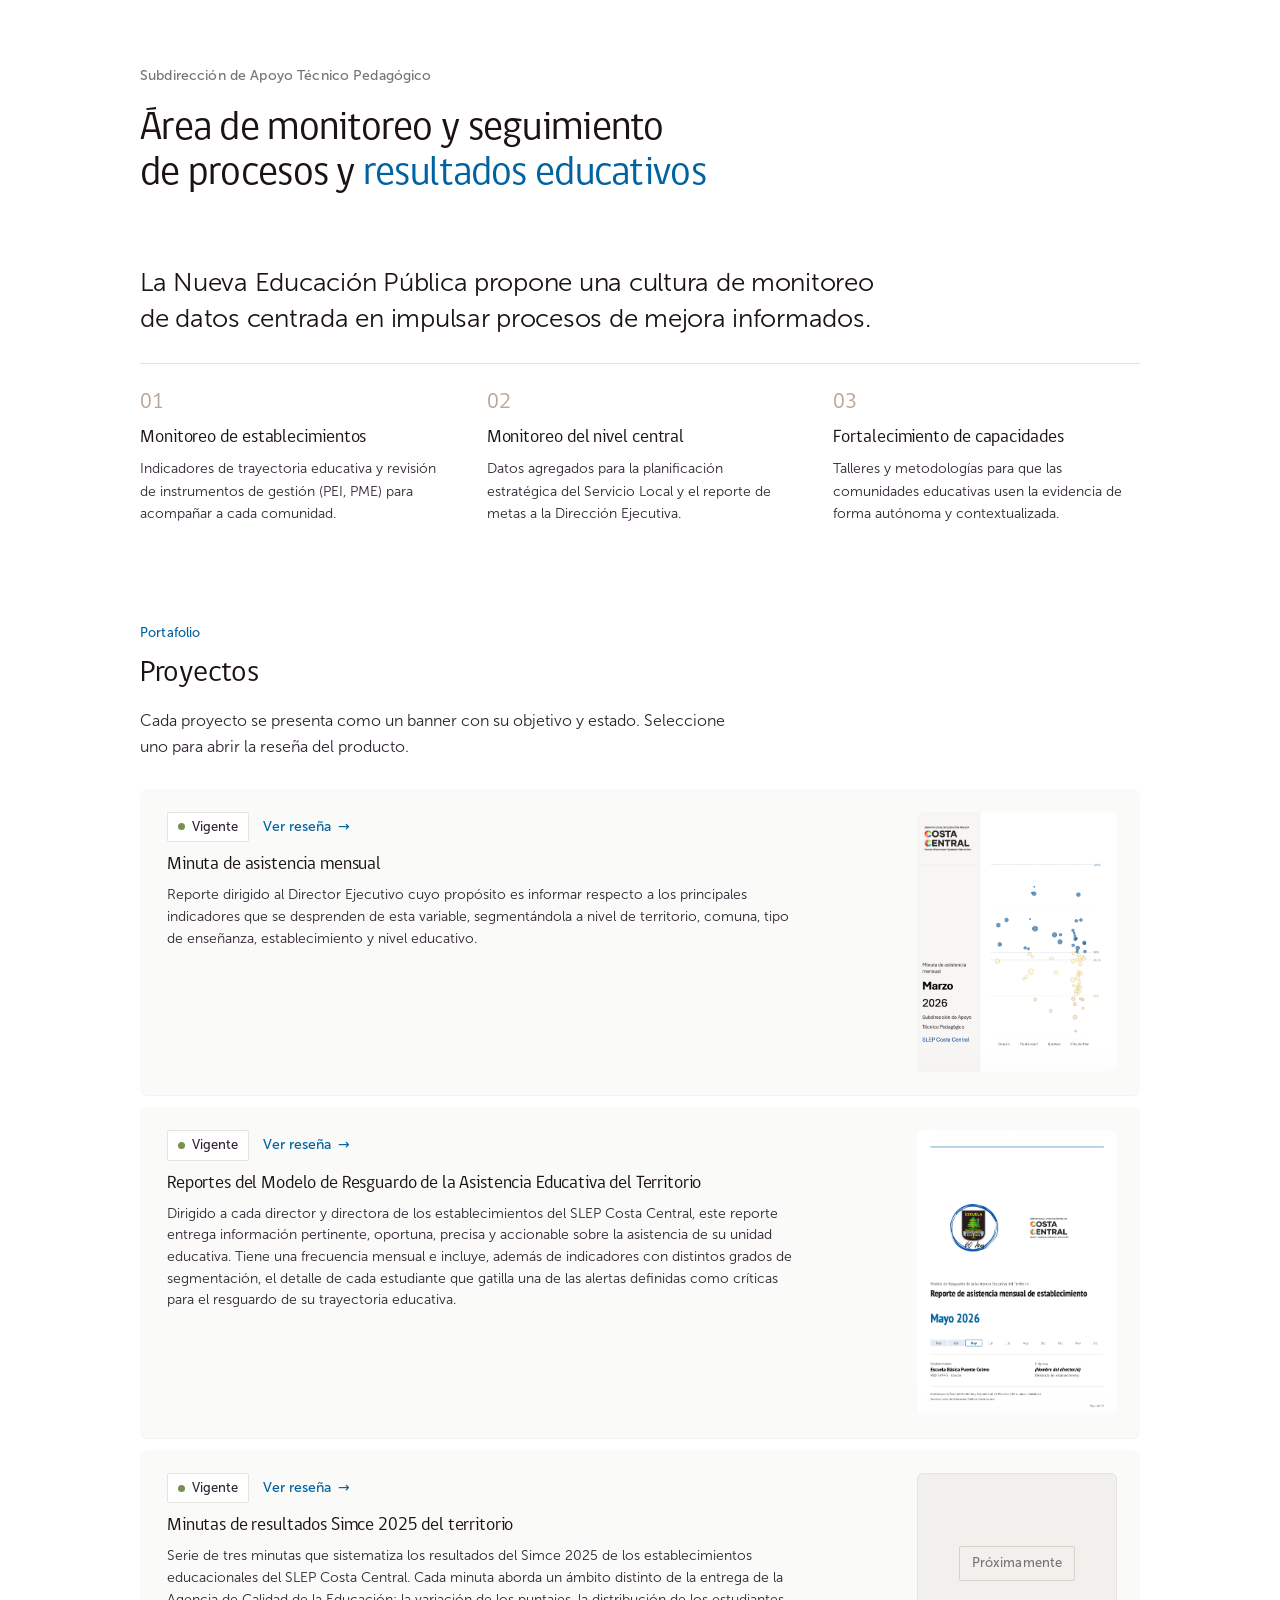
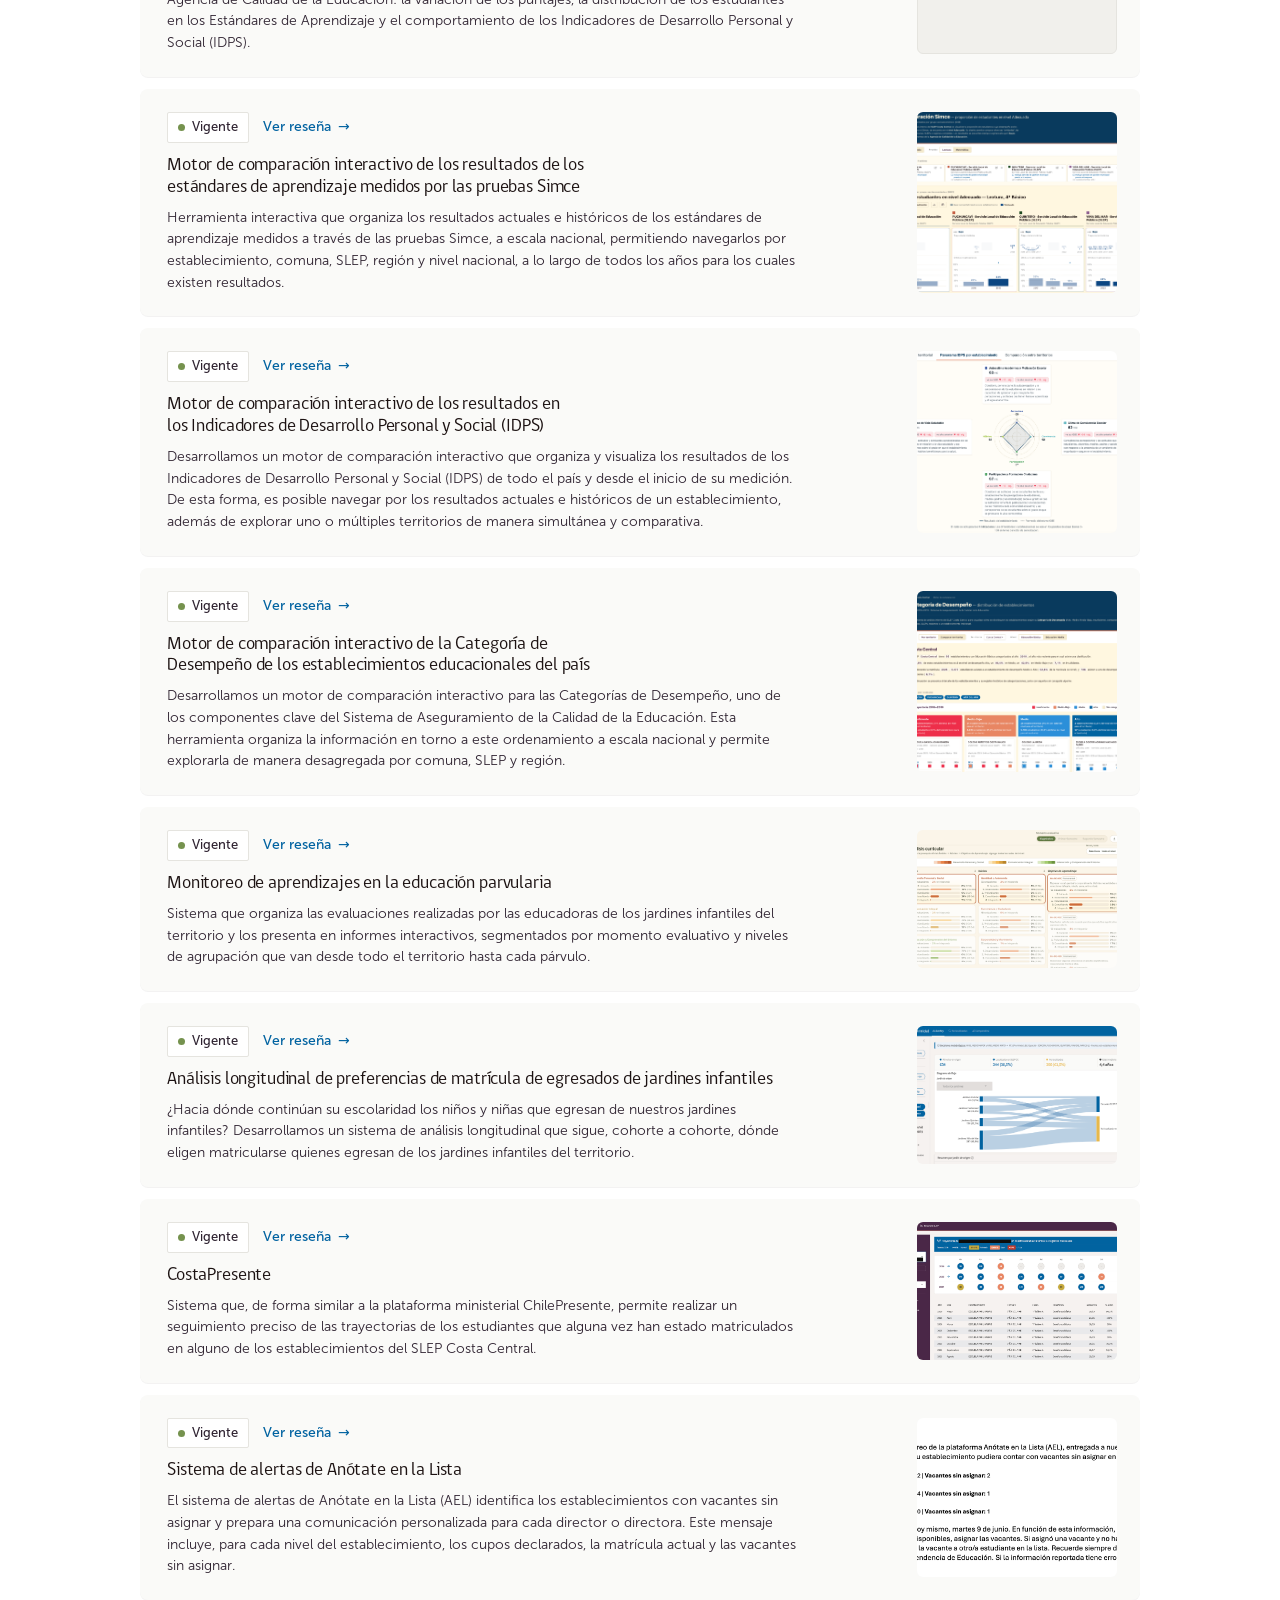
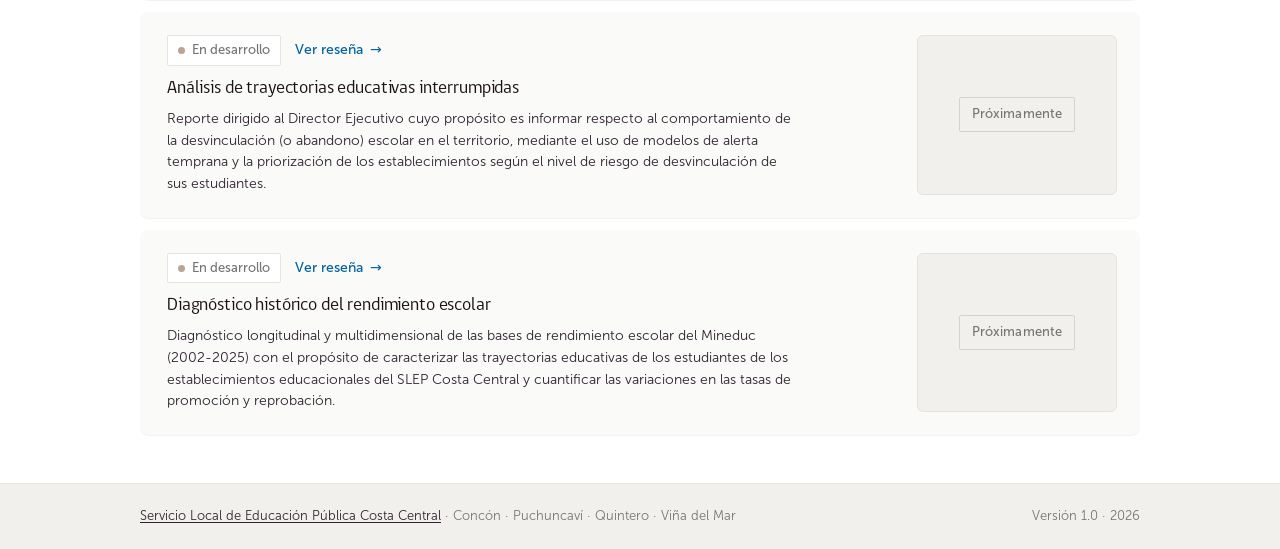
==== docs/index.html @ 16754d16 "chore(pages): mueve el sitio a docs/ y deja de servir la raiz" ====
<!DOCTYPE html>
<html lang="es-CL">
<head>
<meta charset="UTF-8" />
<meta name="viewport" content="width=device-width, initial-scale=1.0" />
<title>Área de Monitoreo | SLEP Costa Central</title>
<meta name="description" content="Área de Monitoreo y Seguimiento de Procesos y Resultados Educativos del SLEP Costa Central. Producción y análisis de datos para la mejora educativa territorial." />
<meta name="theme-color" content="#FFFBEF" />

<!-- Open Graph (Facebook, WhatsApp, LinkedIn, Slack) -->
<meta property="og:type" content="website" />
<meta property="og:site_name" content="SLEP Costa Central" />
<meta property="og:title" content="Área de monitoreo y seguimiento de procesos y resultados educativos" />
<meta property="og:description" content="Producción y análisis de datos para la mejora educativa territorial del SLEP Costa Central." />
<meta property="og:url" content="https://tomgc.github.io/slep_monitoreo/" />
<meta property="og:image" content="https://tomgc.github.io/slep_monitoreo/assets/og-image.png" />
<meta property="og:image:width" content="1200" />
<meta property="og:image:height" content="630" />
<meta property="og:image:alt" content="Área de monitoreo y seguimiento de procesos y resultados educativos — SLEP Costa Central" />
<meta property="og:locale" content="es_CL" />

<!-- Twitter Card -->
<meta name="twitter:card" content="summary_large_image" />
<meta name="twitter:title" content="Área de monitoreo y seguimiento de procesos y resultados educativos" />
<meta name="twitter:description" content="Producción y análisis de datos para la mejora educativa territorial del SLEP Costa Central." />
<meta name="twitter:image" content="https://tomgc.github.io/slep_monitoreo/assets/og-image.png" />
<meta name="twitter:image:alt" content="Área de monitoreo y seguimiento de procesos y resultados educativos — SLEP Costa Central" />

<link rel="icon" href="assets/logo-mark-cc.png" />
<link rel="stylesheet" href="styles.css" />
</head>
<body data-variant="d2" data-density="comfortable">

<!-- ====================== HERO ====================== -->
<section class="hero">
  <div class="shell">
    <p class="hero-eyebrow">Subdirección de Apoyo Técnico Pedagógico</p>
    <h1>Área de monitoreo y seguimiento de procesos y <em>resultados educativos</em></h1>
  </div>
</section>

<!-- ====================== ¿QUÉ HACE? ====================== -->
<section class="section" id="que-hace">
  <div class="shell">
    <p class="que-lead">La Nueva Educación Pública propone una cultura de monitoreo de datos centrada en impulsar procesos de mejora informados.</p>
    <div class="func-list">
      <div class="func-item">
        <div class="func-num">01</div>
        <div>
          <h3>Monitoreo de establecimientos</h3>
          <p>Indicadores de trayectoria educativa y revisión de instrumentos de gestión (PEI, PME) para acompañar a cada comunidad.</p>
        </div>
      </div>
      <div class="func-item">
        <div class="func-num">02</div>
        <div>
          <h3>Monitoreo del nivel central</h3>
          <p>Datos agregados para la planificación estratégica del Servicio Local y el reporte de metas a la Dirección Ejecutiva.</p>
        </div>
      </div>
      <div class="func-item">
        <div class="func-num">03</div>
        <div>
          <h3>Fortalecimiento de capacidades</h3>
          <p>Talleres y metodologías para que las comunidades educativas usen la evidencia de forma autónoma y contextualizada.</p>
        </div>
      </div>
    </div>
  </div>
</section>

<!-- ====================== PORTAFOLIO ====================== -->
<section class="section" id="portafolio">
  <div class="shell">
    <div class="section-head">
      <p class="eyebrow">Portafolio</p>
      <h2 class="section-title">Proyectos</h2>
      <p class="section-lede">Cada proyecto se presenta como un banner con su objetivo y estado. Seleccione uno para abrir la reseña del producto.</p>
    </div>

    <div class="banner-list" id="bannerList"></div>
  </div>
</section>

<!-- ====================== TRAYECTORIA ====================== -->
<!-- Oculta temporalmente (reversible: quitar el atributo hidden). Markup y datos HITOS se conservan. -->
<section class="section section--alt" id="trayectoria" hidden>
  <div class="shell">
    <div class="section-head">
      <p class="eyebrow">Trayectoria</p>
      <h2 class="section-title">Hitos</h2>
      <p class="section-lede">Una línea de tiempo del trabajo del Área, desde la instalación del Servicio Local hasta los productos en desarrollo.</p>
    </div>
    <div class="timeline-scroller">
      <div class="timeline" id="timeline"></div>
    </div>
    <p class="timeline-hint">
      <svg width="15" height="15" viewBox="0 0 24 24" fill="none" stroke="currentColor" stroke-width="1.6"><path d="M5 12h14M13 6l6 6-6 6"/></svg>
      Desplácese horizontalmente para ver todos los hitos
    </p>
  </div>
</section>

<!-- ====================== FOOTER ====================== -->
<footer class="site-footer">
  <div class="shell">
    <div class="footer-legal">
      <span><a href="https://slepcostacentral.gob.cl" target="_blank" rel="noopener">Servicio Local de Educación Pública Costa Central</a> · Concón · Puchuncaví · Quintero · Viña del Mar</span>
      <span>Versión 1.0 · 2026</span>
    </div>
  </div>
</footer>

<!-- ====================== LIGHTBOX ====================== -->
<div class="lightbox" id="lightbox" role="dialog" aria-modal="true" aria-label="Reseña del producto">
  <div class="lb-card">
    <button class="lb-close" id="lbClose" aria-label="Cerrar">&times;</button>
    <div class="lb-gallery">
      <div class="lb-stage" id="lbStage">
        <button class="lb-nav prev" id="lbPrev" aria-label="Captura anterior">&#8249;</button>
        <button class="lb-nav next" id="lbNext" aria-label="Captura siguiente">&#8250;</button>
        <span class="lb-count" id="lbCount"></span>
      </div>
      <div class="lb-dots" id="lbDots"></div>
    </div>
    <div class="lb-text">
      <span class="banner-type" id="lbType">Reporte</span>
      <h3 id="lbTitle">Título del proyecto</h3>
      <div id="lbObj" class="lb-obj"><p>Reseña del proyecto.</p></div>
    </div>
  </div>
</div>

<script src="data.js"></script>
<script src="app.js"></script>
</body>
</html>
---- docs/styles.css ----
/* ===========================================================
   Área de Monitoreo — SLEP Costa Central
   Estilo minimalista · sentence case · sin ALL CAPS
   Builds on the design-system tokens.
   =========================================================== */
@import url("colors_and_type.css");

/* De-yellowed, modern neutral surfaces (override the warm DS creams site-wide) */
:root {
  --cream:     #F1F0EC;   /* canvas alt — warm-neutral, not yellow */
  --cream-50:  #FAFAF8;   /* lightest surface */
  --cream-200: #EBEAE5;   /* hover surface */
  --line:      #E5E4DF;   /* cool hairline */
  --line-strong: #D3D2CB; /* divider */
}

* { box-sizing: border-box; }
html { scroll-behavior: smooth; scroll-padding-top: 80px; }
body {
  margin: 0;
  background: var(--page-bg);
  color: var(--ink-2);
  font-family: var(--font-body);
  font-weight: 300;
  font-size: var(--fs-body);
  line-height: 1.6;
  -webkit-font-smoothing: antialiased;
}
img { max-width: 100%; display: block; }
button { font-family: inherit; }
::selection { background: var(--cream-200); color: var(--ink); }

/* Hard reset: this site is sentence-case only — override the DS uppercase defaults */
h1, h2, h3, h4, .eyebrow, .section-title, .hero h1, .display-1, .display-2 { text-transform: none; }

/* ---- Direcciones de diseño (5) ---- */
:root {
  --accent-active: var(--coral);
  --page-bg: var(--cream-50);
  --page-alt: var(--cream);
  --head: var(--plum);
  --banner-bg: var(--paper);
  --banner-bd: var(--line);
  --banner-bd-hover: var(--line-strong);
}

/* D2 · Papel nítido — página blanca, titulares tinta, acento océano, banners rellenos suaves */
body[data-variant="d2"]{
  --page-bg: var(--paper); --page-alt: var(--cream-50);
  --head: var(--ink); --accent-active: var(--ocean);
  --banner-bg: var(--cream-50); --banner-bd: transparent; --banner-bd-hover: var(--line);
}
body[data-variant="d2"] .banner { box-shadow: var(--shadow-1); }
body[data-variant="d2"] .eyebrow::before { display: none; }

/* D3 · Ribete lateral — banners en crema con filo de acento oliva persistente */
body[data-variant="d3"]{
  --accent-active: var(--olive);
  --banner-bg: var(--cream); --banner-bd: transparent; --banner-bd-hover: transparent;
}
body[data-variant="d3"] .banner { border-left: 3px solid var(--accent-active); border-radius: 0 var(--radius-3) var(--radius-3) 0; }
body[data-variant="d3"] .banner::before { display: none; }

/* D4 · Ciruela tenue — monocromo plum, banners apenas tintados */
body[data-variant="d4"]{
  --accent-active: var(--plum);
  --banner-bg: var(--plum-20); --banner-bd: transparent; --banner-bd-hover: var(--plum-80);
}

/* D5 · Cálido institucional — hero y encabezados centrados, crema cálida */
body[data-variant="d5"]{
  --page-bg: #FBF7EC; --page-alt: #FFFDF5;
  --accent-active: var(--coral);
}
body[data-variant="d5"] .section { padding: 72px 0; }
body[data-variant="d5"] .hero { padding: 80px 0 48px; }
body[data-variant="d5"] .hero .shell { display: flex; flex-direction: column; align-items: center; text-align: center; }
body[data-variant="d5"] .hero h1 { max-width: 22ch; }
body[data-variant="d5"] .section-head { margin-left: auto; margin-right: auto; text-align: center; }
body[data-variant="d5"] .eyebrow { justify-content: center; }

/* ---------- Shells / sections ---------- */
.shell { max-width: 1080px; margin: 0 auto; padding: 0 40px; }
@media (max-width: 720px){ .shell { padding: 0 22px; } }

.section { padding: 48px 0; }
.section[hidden] { display: none; }
.section--alt { background: var(--page-alt); }
#trayectoria .section-head { max-width: none; }
#trayectoria .section-lede { max-width: none; font-size: var(--fs-caption); letter-spacing: -0.003em; }
@media (max-width: 880px){ #trayectoria .section-lede { letter-spacing: 0; } }

.section-head { max-width: 640px; margin-bottom: 28px; }

/* Eyebrow — quiet sentence-case label, no caps, no heavy weight */
.eyebrow {
  font-family: var(--font-body); font-weight: 500;
  font-size: var(--fs-overline); letter-spacing: 0.01em;
  color: var(--accent-active);
  margin: 0 0 14px 0; display: flex; align-items: center; gap: 10px;
}
.eyebrow::before {
  content: ""; width: 18px; height: 1.5px; background: var(--accent-active);
  display: inline-block;
}

.section-title {
  font-family: var(--font-display); font-weight: 400;
  font-size: clamp(23px, 2.6vw, 30px); line-height: 1.16;
  letter-spacing: -0.01em; color: var(--head);
  margin: 0 0 16px 0; text-wrap: balance;
}
.section-lede {
  font-family: var(--font-body); font-weight: 300;
  font-size: var(--fs-body); line-height: 1.65; max-width: 60ch;
  color: var(--ink-2); margin: 0;
}
.muted { color: var(--slate); }

/* ¿Qué hace? — frase líder (sin eyebrow ni título) */
.que-lead {
  font-family: var(--font-body); font-weight: 300;
  font-size: clamp(20px, 2.2vw, 26px); line-height: 1.4; letter-spacing: -0.01em;
  color: var(--head); max-width: 52ch; margin: 0 0 26px; text-wrap: balance;
}
body[data-variant="d5"] .que-lead { margin-left: auto; margin-right: auto; text-align: center; }

/* ===========================================================
   Hero — airy, sentence case, light weight
   =========================================================== */
.hero { background: var(--page-bg); padding: 64px 0 20px; }
.hero-eyebrow {
  font-family: var(--font-body); font-weight: 500; font-size: var(--fs-caption);
  letter-spacing: 0.01em; color: var(--slate); margin: 0 0 20px;
}
.hero h1 {
  font-family: var(--font-display); font-weight: 400;
  font-size: clamp(25px, 3.3vw, 40px); line-height: 1.12; letter-spacing: -0.018em;
  color: var(--head); margin: 0; max-width: 600px; text-wrap: balance;
}
.hero h1 em { font-style: normal; color: var(--accent-active); }
.hero-lede {
  font-family: var(--font-body); font-weight: 300; font-size: clamp(16px, 1.7vw, 19px);
  line-height: 1.62; color: var(--ink-2); max-width: 58ch; margin: 26px 0 0;
}
.hero-context {
  margin: 30px 0 0; font-family: var(--font-body); font-weight: 400;
  font-size: var(--fs-caption); color: var(--slate); letter-spacing: 0.01em;
}

/* ===========================================================
   ¿Qué hace? — three quiet function rows
   =========================================================== */
.func-list { display: grid; grid-template-columns: repeat(3, 1fr); gap: 40px; border-top: 1px solid var(--line); padding-top: 28px; }
.func-item { display: block; }
.func-num {
  font-family: var(--font-display); font-weight: 400; font-size: var(--fs-h3);
  line-height: 1; color: var(--sand); display: block; margin-bottom: 14px;
}
.func-item h3 {
  font-family: var(--font-display); font-weight: 400; line-height: 1.16;
  font-size: var(--fs-body-lg); letter-spacing: -0.005em; color: var(--head); margin: 0 0 9px;
}
.func-item p { margin: 0; font-size: var(--fs-caption); line-height: 1.6; color: var(--ink-2); max-width: 42ch; }
@media (max-width: 760px){ .func-list { grid-template-columns: 1fr; gap: 30px; } }

/* ===========================================================
   Trayectoria — light horizontal timeline
   =========================================================== */
.timeline-scroller {
  position: relative; overflow-x: auto; padding-bottom: 14px;
  scrollbar-width: thin; scrollbar-color: var(--line-strong) transparent;
  -webkit-overflow-scrolling: touch;
}
.timeline-scroller::-webkit-scrollbar { height: 6px; }
.timeline-scroller::-webkit-scrollbar-thumb { background: var(--line-strong); border-radius: var(--radius-full); }
.timeline {
  display: grid; grid-auto-flow: column; grid-auto-columns: 270px;
  gap: 0; position: relative; padding-top: 0; min-width: min-content;
}
.timeline::before {
  content: ""; position: absolute; top: 9px; left: 0; right: 0; height: 1px;
  background: var(--line-strong);
}
.t-node { position: relative; padding: 34px 34px 0 0; }
.t-node::before {
  content: ""; position: absolute; top: 4px; left: 0; width: 11px; height: 11px;
  background: var(--accent-active); border: 2px solid var(--page-alt); border-radius: var(--radius-full);
  z-index: 2;
}
.t-node.is-future::before { background: var(--page-alt); border-color: var(--sand); }
.t-date {
  font-family: var(--font-body); font-weight: 500; font-size: var(--fs-overline);
  letter-spacing: 0.01em; color: var(--accent-active); margin: 0 0 9px;
}
.t-node.is-future .t-date { color: var(--slate); }
.t-node h3 {
  font-family: var(--font-display); font-weight: 400;
  font-size: var(--fs-body); line-height: 1.2; color: var(--head); margin: 0 0 7px; max-width: 18ch;
}
.t-node p { font-size: var(--fs-caption); line-height: 1.55; color: var(--ink-2); margin: 0; max-width: 27ch; }
.timeline-hint {
  font-family: var(--font-body); font-weight: 400; font-size: var(--fs-overline);
  color: var(--slate); display: flex; align-items: center; gap: 8px; margin-top: 22px;
}

/* ===========================================================
   PORTAFOLIO — banners (cada proyecto = bloque con fondo propio)
   =========================================================== */
.banner-list { display: flex; flex-direction: column; gap: 12px; }

.banner {
  display: grid; grid-template-columns: 1fr 200px; gap: 28px; align-items: stretch;
  background: var(--banner-bg); border: 1px solid var(--banner-bd); border-radius: var(--radius-3);
  cursor: pointer; position: relative; text-align: left; width: 100%;
  padding: 22px 22px 22px 26px; font: inherit; color: inherit; overflow: hidden;
  transition: border-color 140ms ease, box-shadow 140ms ease;
}
.banner::before {
  content: ""; position: absolute; left: 0; top: 0; bottom: 0; width: 3px;
  background: var(--accent-active); opacity: 0; transition: opacity 140ms ease;
}
.banner:hover { border-color: var(--banner-bd-hover); box-shadow: var(--shadow-2); }
.banner:hover::before { opacity: 1; }
.banner:focus-visible { outline: 2px solid var(--ocean); outline-offset: 2px; }

.banner-body { display: flex; flex-direction: column; min-width: 0; }
.banner-top { display: flex; align-items: center; gap: 14px; margin-bottom: 12px; }
.banner-media { align-self: stretch; display: flex; }
.banner-shot { display: block; width: 100%; height: 100%; min-height: 104px; object-fit: cover; border-radius: 6px; }
.banner-ph {
  display: flex; align-items: center; justify-content: center;
  width: 100%; height: 100%; min-height: 104px;
  background: var(--cream); border: 1px solid var(--line); border-radius: 6px;
}
.banner-ph span {
  font-family: var(--font-body); font-weight: 400; font-size: var(--fs-overline); letter-spacing: 0.01em;
  color: var(--slate); border: 1px solid var(--line-strong); padding: 6px 12px; border-radius: var(--radius-1);
}
.banner h3 {
  font-family: var(--font-display); font-weight: 400;
  font-size: var(--fs-h4); line-height: 1.22; letter-spacing: -0.008em;
  color: var(--head); margin: 0 0 8px; text-wrap: balance;
}
.banner-obj {
  font-family: var(--font-body); font-weight: 300; font-size: var(--fs-caption); line-height: 1.55;
  color: var(--ink-2); margin: 0; max-width: 70ch;
}
.banner-foot { display: none; }

/* small status label on each banner */
.estado {
  display: inline-flex; align-items: center; gap: 7px;
  font-family: var(--font-body); font-weight: 400; font-size: var(--fs-overline); color: var(--ink-2);
  white-space: nowrap; border: 1px solid var(--line); background: var(--page-bg);
  padding: 4px 10px; border-radius: var(--radius-1);
}
.estado .dot { width: 7px; height: 7px; border-radius: var(--radius-full); }
.estado--vigente .dot { background: var(--olive); }
.estado--desarrollo .dot { background: var(--sand); }
.estado--desarrollo { color: var(--slate); }
.banner-cta {
  font-family: var(--font-body); font-weight: 400; font-size: var(--fs-caption);
  color: var(--ocean); display: inline-flex; align-items: center; gap: 7px; white-space: nowrap;
}
.banner:hover .banner-cta { color: var(--ocean-80); }
.banner-cta .arrow { transition: transform 140ms ease; }
.banner:hover .banner-cta .arrow { transform: translateX(3px); }

.banner-thumb { display: none; }

/* density: compact banners */
body[data-density="compact"] .banner { padding: 18px 24px; }
body[data-density="compact"] .banner-obj { display: none; }

@media (max-width: 720px){
  .banner { grid-template-columns: 1fr; gap: 16px; padding: 20px 20px; }
  .banner-shot, .banner-ph { min-height: 150px; }
}

/* ===========================================================
   Footer — light, plum text
   =========================================================== */
.site-footer { background: var(--cream); color: var(--ink-2); padding: 0; border-top: 1px solid var(--line); }
.footer-legal {
  margin-top: 0; border-top: 0; padding: 22px 0;
  font-size: var(--fs-overline); color: var(--slate); display: flex; justify-content: space-between; gap: 16px; flex-wrap: wrap;
}
.footer-legal a { color: var(--ink-2); text-decoration: underline; text-underline-offset: 2px; }
.footer-legal a:hover { color: var(--ocean); }

/* ===========================================================
   Lightbox modal
   =========================================================== */
.lightbox {
  position: fixed; inset: 0; z-index: 100; display: none;
  align-items: center; justify-content: center; padding: 28px;
  background: rgba(28,18,18,0.45); backdrop-filter: blur(3px);
}
.lightbox.open { display: flex; }
.lb-card {
  background: var(--cream-50); border-radius: var(--radius-3); max-width: 1040px; width: 100%;
  overflow: hidden; box-shadow: var(--shadow-3); position: relative;
  max-height: 90vh; display: flex; flex-direction: row;
}
.lb-gallery { flex: 0 0 60%; border-right: 1px solid var(--line); display: flex; flex-direction: column; min-width: 0; }
.lb-stage {
  background: var(--cream); flex: 1 1 auto; min-height: 0; position: relative;
  display: flex; align-items: center; justify-content: center; overflow: hidden;
}
.lb-slide { position: absolute; inset: 0; display: none; }
.lb-slide.active { display: flex; align-items: center; justify-content: center; }
.lb-slide img, img.lb-slide { width: 100%; height: 100%; object-fit: contain; cursor: zoom-in; }
.lb-ph { background: var(--cream); }
.lb-ph span {
  position: relative; z-index: 2; font-family: var(--font-body); font-weight: 400;
  font-size: var(--fs-overline); letter-spacing: 0.01em; color: var(--slate);
  border: 1px solid var(--line-strong); padding: 8px 14px; border-radius: var(--radius-1);
}
.lb-nav {
  position: absolute; top: 50%; transform: translateY(-50%); width: 36px; height: 36px;
  border-radius: var(--radius-2); border: 1px solid var(--line-strong); background: var(--cream-50);
  color: var(--plum); font-size: 18px; cursor: pointer; display: flex; align-items: center; justify-content: center; z-index: 2;
}
.lb-nav:hover { background: var(--cream); }
.lb-nav.prev { left: 12px; }
.lb-nav.next { right: 12px; }
.lb-nav[disabled] { opacity: 0; pointer-events: none; }
.lb-count {
  position: absolute; bottom: 10px; right: 12px; z-index: 2; font-size: var(--fs-overline);
  color: var(--slate); background: var(--cream-50); padding: 3px 8px; border-radius: var(--radius-1);
}
.lb-dots { display: flex; gap: 7px; justify-content: center; padding: 12px 0; background: var(--cream-50); }
.lb-dot { width: 8px; height: 8px; border-radius: 50%; border: none; background: var(--line-strong); cursor: pointer; padding: 0; }
.lb-dot.active { background: var(--accent-active); }
.lb-text { flex: 1 1 40%; padding: 30px 32px; overflow-y: auto; min-width: 0; }
.lb-text .banner-type { color: var(--accent-active); }
.lb-text h3 { font-family: var(--font-display); font-weight: 400; font-size: var(--fs-h3); color: var(--head); margin: 10px 0 12px; letter-spacing: -0.01em; }
.lb-text p { margin: 0; color: var(--ink-2); font-size: var(--fs-body); line-height: 1.6; }
.lb-obj p + p { margin-top: 0.9em; }

/* En pantallas angostas, el lightbox vuelve a apilarse (galería arriba, texto abajo). */
@media (max-width: 880px) {
  .lb-card { flex-direction: column; max-width: 680px; }
  .lb-gallery { flex: 0 0 auto; border-right: none; border-bottom: 1px solid var(--line); }
  .lb-stage { height: min(52vh, 420px); flex: 0 0 auto; }
  .lb-text { flex: 1 1 auto; padding: 24px 26px 28px; }
}
.lb-close {
  position: absolute; top: 12px; right: 12px; z-index: 3; width: 36px; height: 36px;
  border-radius: var(--radius-2); border: 1px solid var(--line-strong); background: var(--cream-50); color: var(--plum);
  font-size: 20px; cursor: pointer; display: flex; align-items: center; justify-content: center;
}
.lb-close:hover { background: var(--cream); }

/* ===========================================================
   Visor full-res (overlay sobre el lightbox)
   =========================================================== */
.lb-full {
  position: fixed; inset: 0; z-index: 200; display: none;
  align-items: center; justify-content: center; padding: 24px;
  background: rgba(20,12,12,0.88); cursor: zoom-out;
}
.lb-full.open { display: flex; }
.lb-full img {
  max-width: 100%; max-height: 100%; object-fit: contain;
  cursor: default; box-shadow: var(--shadow-3); border-radius: var(--radius-1);
}
.lb-full-close {
  position: absolute; top: 16px; right: 16px; z-index: 2; width: 40px; height: 40px;
  border-radius: var(--radius-2); border: 1px solid rgba(255,255,255,0.35);
  background: rgba(28,18,18,0.55); color: #fff;
  font-size: 24px; line-height: 1; cursor: pointer;
  display: flex; align-items: center; justify-content: center;
}
.lb-full-close:hover { background: rgba(28,18,18,0.8); }
.lb-full-nav {
  position: absolute; top: 50%; transform: translateY(-50%); z-index: 2;
  width: 44px; height: 44px; border-radius: var(--radius-2);
  border: 1px solid rgba(255,255,255,0.35); background: rgba(28,18,18,0.55); color: #fff;
  font-size: 26px; line-height: 1; cursor: pointer;
  display: flex; align-items: center; justify-content: center;
}
.lb-full-nav:hover { background: rgba(28,18,18,0.8); }
.lb-full-nav.prev { left: 16px; }
.lb-full-nav.next { right: 16px; }
.lb-full-nav[disabled] { opacity: 0; pointer-events: none; }

/* reduce motion */
@media (prefers-reduced-motion: reduce){
  * { scroll-behavior: auto !important; }
  .banner, .team-card, .banner-cta .arrow { transition: none !important; }
}
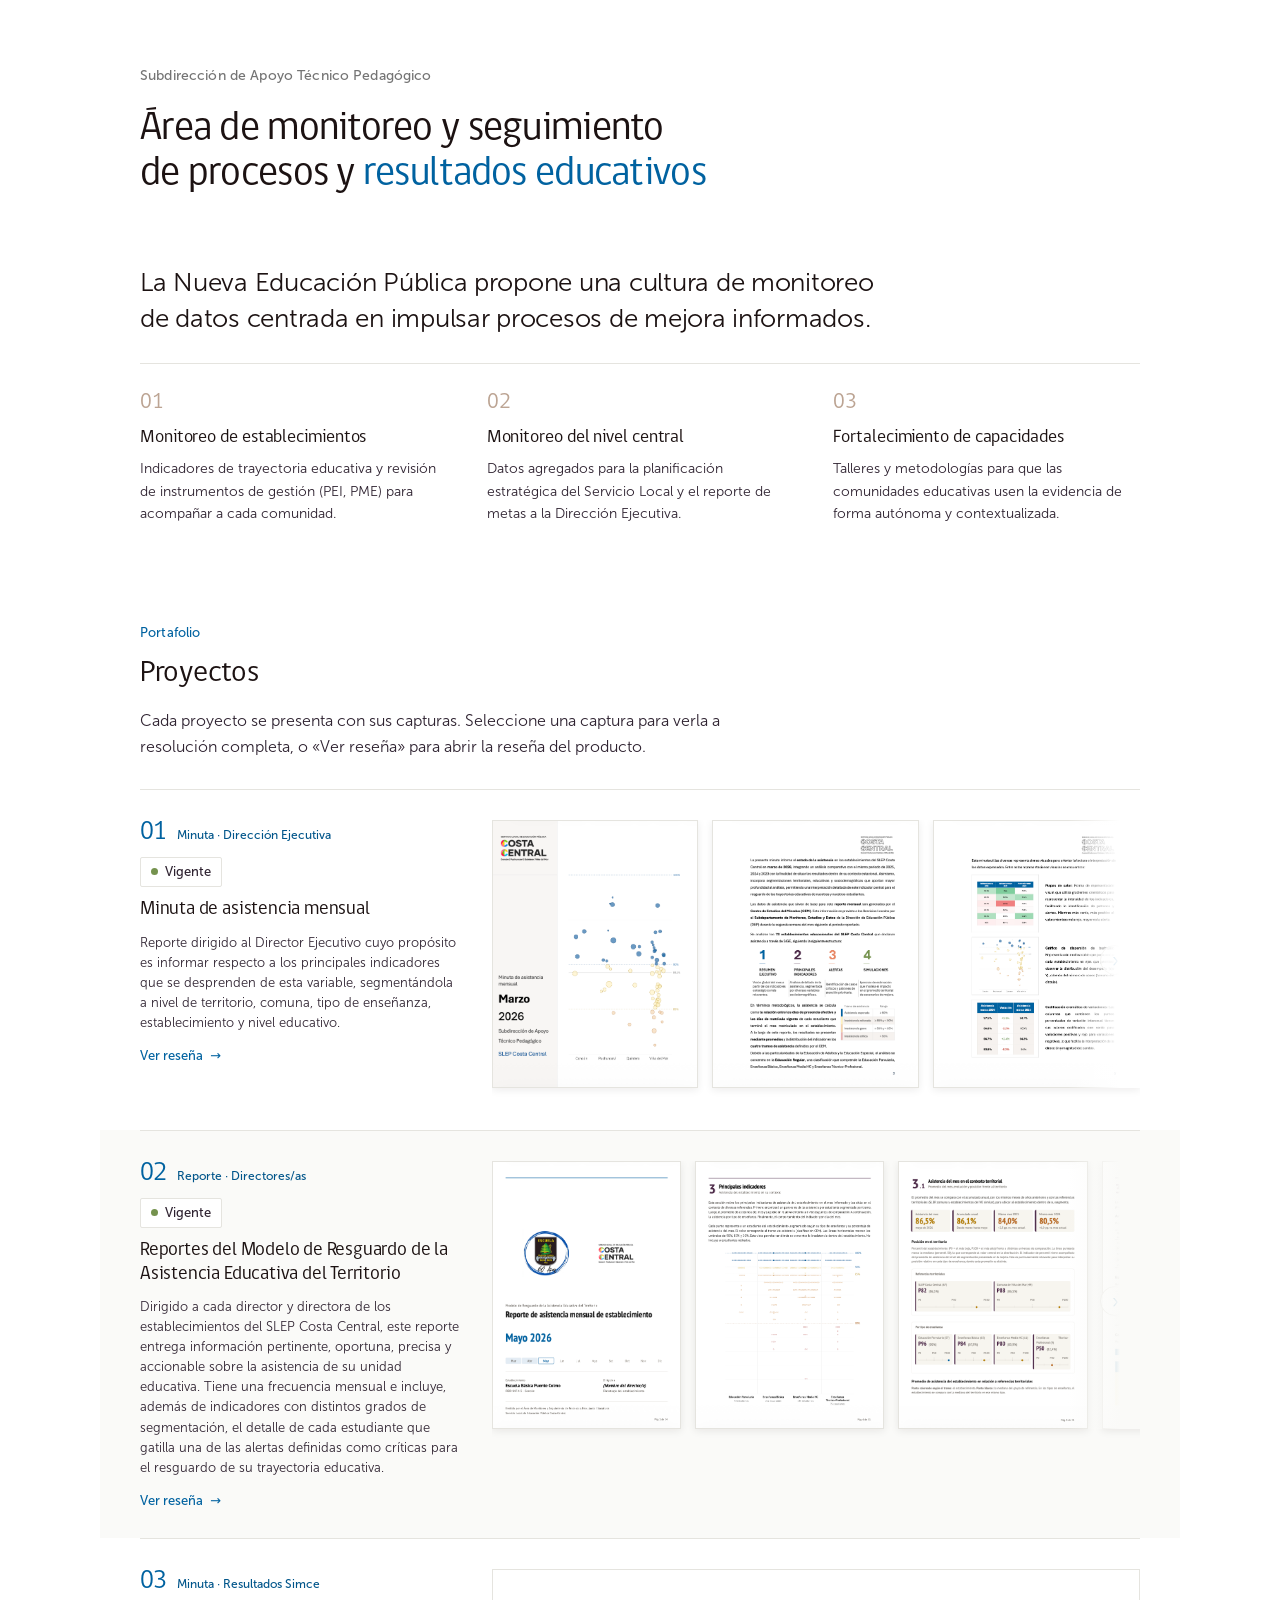
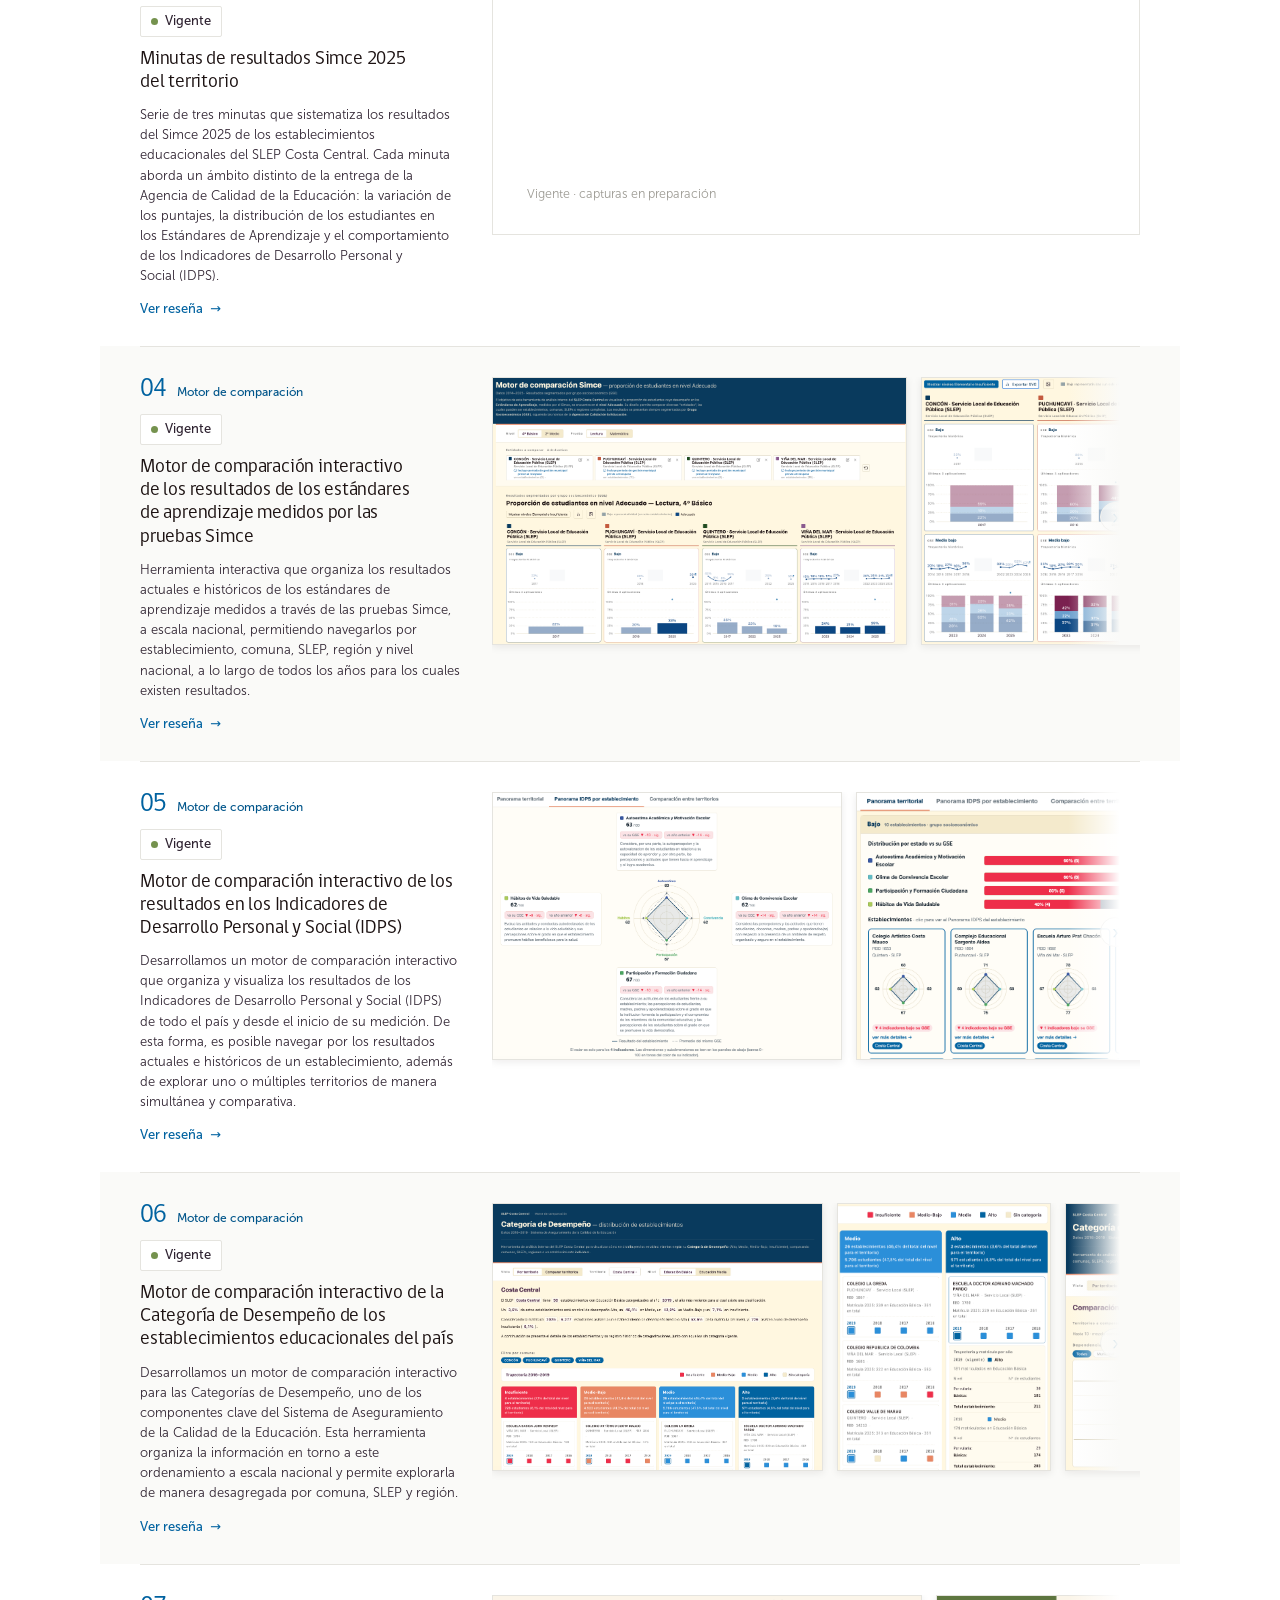
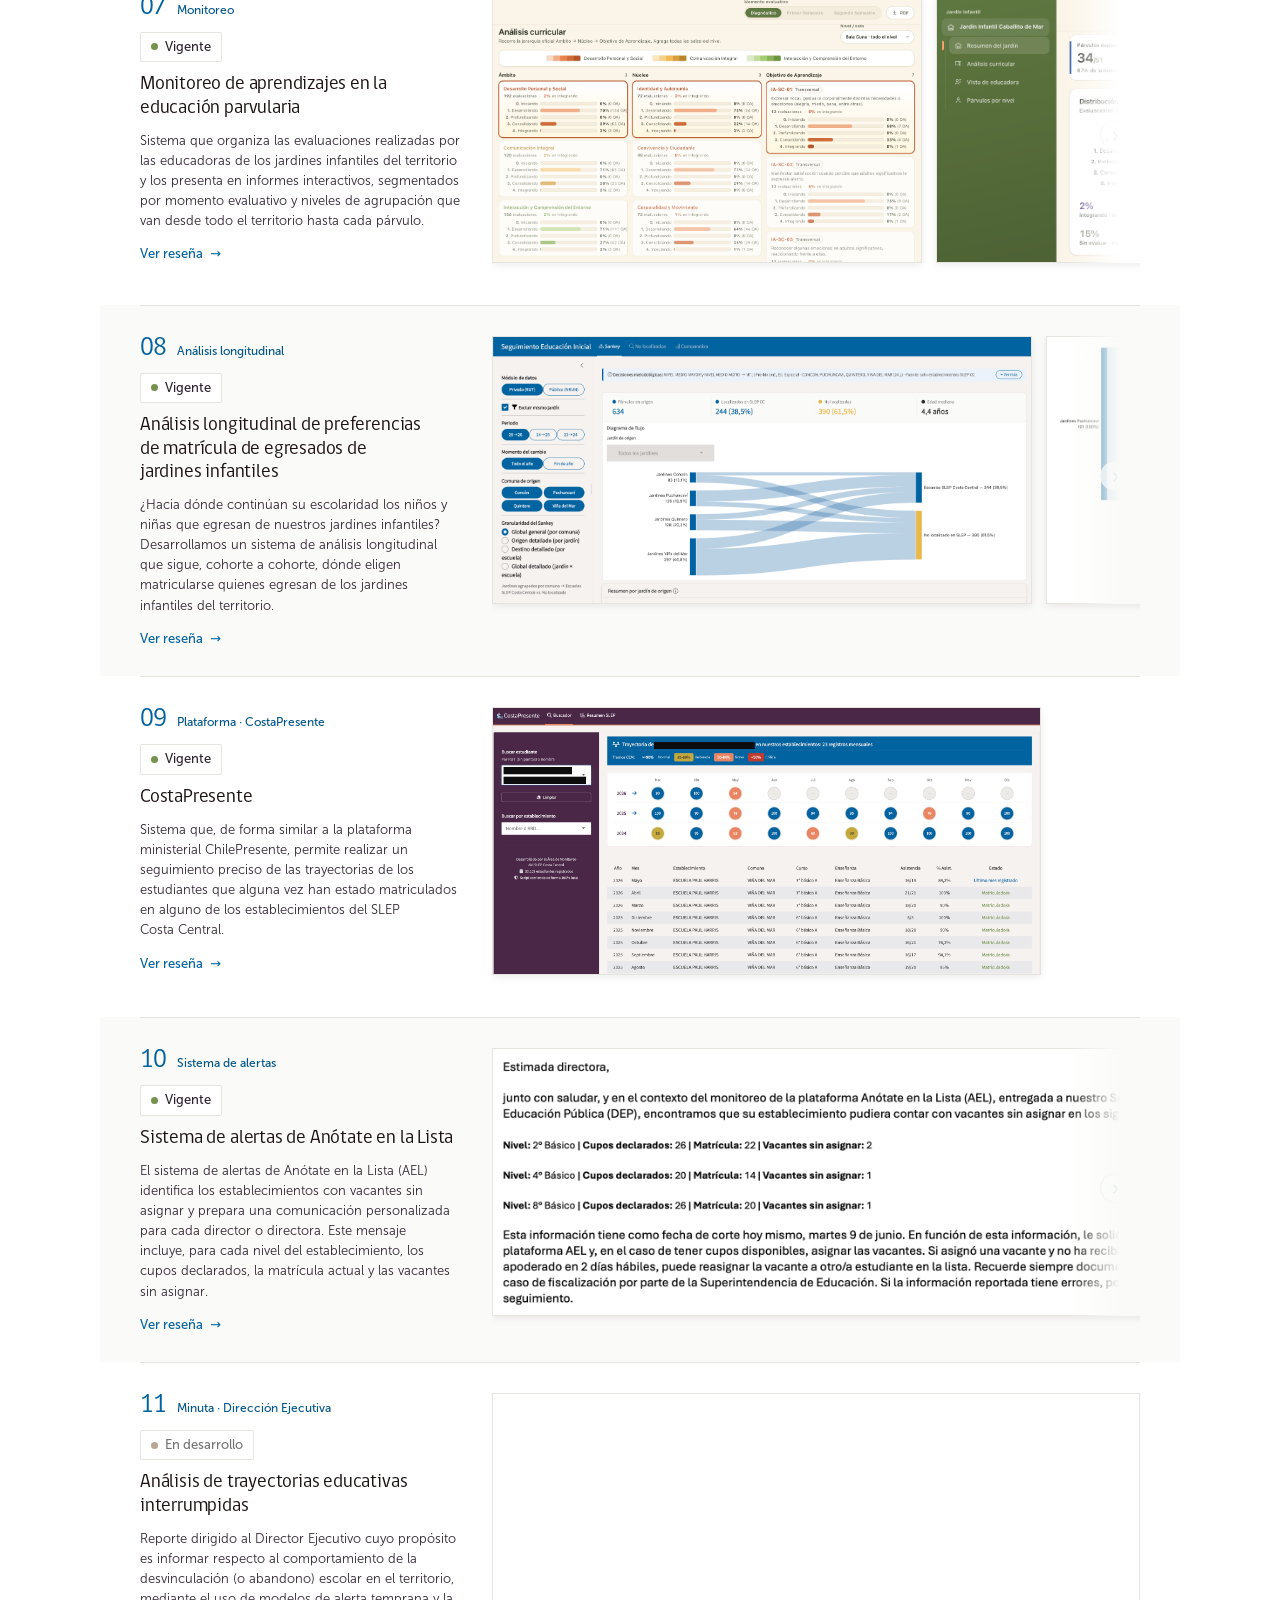
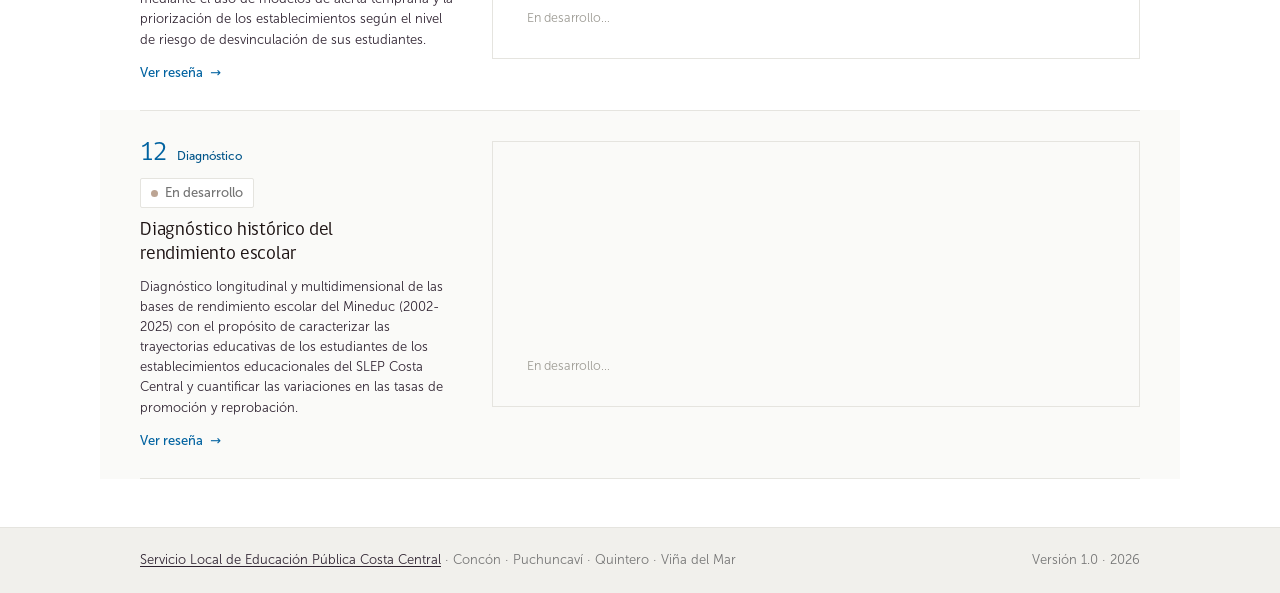
==== commit da90e1c1: "feat(portafolio): pliego de capturas con altura normalizada y ancho natural" ====
--- a/docs/index.html
+++ b/docs/index.html
@@ -75,10 +75,10 @@
     <div class="section-head">
       <p class="eyebrow">Portafolio</p>
       <h2 class="section-title">Proyectos</h2>
-      <p class="section-lede">Cada proyecto se presenta como un banner con su objetivo y estado. Seleccione uno para abrir la reseña del producto.</p>
+      <p class="section-lede">Cada proyecto se presenta con sus capturas. Seleccione una captura para verla a resolución completa, o «Ver reseña» para abrir la reseña del producto.</p>
     </div>
 
-    <div class="banner-list" id="bannerList"></div>
+    <div class="pliego" id="pliego"></div>
   </div>
 </section>
 
--- a/docs/styles.css
+++ b/docs/styles.css
@@ -205,50 +205,141 @@
 }
 
 /* ===========================================================
-   PORTAFOLIO — banners (cada proyecto = bloque con fondo propio)
-   =========================================================== */
-.banner-list { display: flex; flex-direction: column; gap: 12px; }
-
-.banner {
-  display: grid; grid-template-columns: 1fr 200px; gap: 28px; align-items: stretch;
-  background: var(--banner-bg); border: 1px solid var(--banner-bd); border-radius: var(--radius-3);
-  cursor: pointer; position: relative; text-align: left; width: 100%;
-  padding: 22px 22px 22px 26px; font: inherit; color: inherit; overflow: hidden;
+   PORTAFOLIO — Pliego de capturas
+   Reemplaza el bloque "PORTAFOLIO — banners" de styles.css.
+   Depende de los tokens de colors_and_type.css + los overrides
+   de styles.css. No requiere nuevas variables.
+   =========================================================== */
+
+.pliego { display: flex; flex-direction: column; }
+
+/* --- franja = un proyecto --- */
+.pl-band {
+  --pl-fade: var(--page-bg);
+  display: grid; grid-template-columns: 320px 1fr; gap: 32px;
+  padding: 30px 0; border-top: 1px solid var(--line); align-items: start;
+}
+.pl-band:last-child { border-bottom: 1px solid var(--line); }
+/* alternancia de superficie: la franja par se tinta a todo el ancho del shell */
+.pl-band:nth-child(even) {
+  --pl-fade: var(--cream-50);
+  background: var(--cream-50);
+  box-shadow: -40px 0 0 var(--cream-50), 40px 0 0 var(--cream-50);
+}
+
+/* --- columna de texto --- */
+.pl-side { display: flex; flex-direction: column; gap: 11px; }
+.pl-head { display: flex; align-items: baseline; gap: 10px; }
+.pl-num {
+  font-family: var(--font-display); font-weight: 400; font-size: 26px; line-height: 1;
+  letter-spacing: -0.02em; color: var(--ocean);
+}
+.pl-tipo {
+  font-family: var(--font-body); font-weight: 500; font-size: 12px;
+  color: var(--ocean-80);
+}
+.pl-title {
+  font-family: var(--font-display); font-weight: 400; font-size: 19px; line-height: 1.22;
+  letter-spacing: -0.01em; color: var(--ink); margin: 0; text-wrap: pretty;
+}
+.pl-resumen {
+  font-family: var(--font-body); font-weight: 300; font-size: 13px; line-height: 1.55;
+  color: var(--ink-2); margin: 0; text-wrap: pretty;
+}
+.pl-side .estado { align-self: flex-start; }
+.pl-link {
+  font-family: var(--font-body); font-weight: 400; font-size: 13px; color: var(--ocean);
+  background: none; border: 0; padding: 0; margin-top: 4px; cursor: pointer;
+  align-self: flex-start; display: inline-flex; align-items: center; gap: 7px;
+  text-decoration: none;
+}
+.pl-link:hover { color: var(--ocean-80); }
+.pl-link .arrow { transition: transform 140ms ease; }
+.pl-link:hover .arrow { transform: translateX(3px); }
+
+/* --- contenedor del pasador: aloja el indicador de desplazamiento --- */
+.pl-scroll { position: relative; min-width: 0; }
+.pl-scroll::after {
+  content: ""; position: absolute; top: 0; right: 0; bottom: 12px; width: 72px;
+  pointer-events: none; opacity: 0; transition: opacity 140ms ease;
+  background: linear-gradient(to right, rgba(255,255,255,0) 0%, var(--pl-fade) 72%);
+}
+.pl-more {
+  position: absolute; top: 50%; right: 10px; transform: translateY(-50%);
+  width: 30px; height: 30px; display: flex; align-items: center; justify-content: center;
+  font-family: var(--font-body); font-size: 20px; line-height: 1; color: var(--ocean);
+  background: rgba(255,255,255,0.72); border: 1px solid var(--line);
+  border-radius: var(--radius-full); pointer-events: none;
+  opacity: 0; transition: opacity 140ms ease;
+}
+.pl-scroll.has-more::after, .pl-scroll.has-more .pl-more { opacity: 1; }
+
+/* --- pasador de capturas: altura normalizada, ancho natural --- */
+.pl-strip {
+  display: flex; gap: 14px; overflow-x: auto; padding-bottom: 12px;
+  scroll-snap-type: x proximity;
+  scrollbar-width: thin; scrollbar-color: var(--line-strong) transparent;
+  -webkit-overflow-scrolling: touch;
+}
+.pl-strip::-webkit-scrollbar { height: 6px; }
+.pl-strip::-webkit-scrollbar-thumb { background: var(--line-strong); border-radius: var(--radius-full); }
+.pl-shot {
+  flex: none; scroll-snap-align: start; padding: 0; border: 1px solid var(--line);
+  background: var(--paper); cursor: zoom-in; line-height: 0;
+  box-shadow: 0 2px 8px rgba(28,18,18,0.08);
   transition: border-color 140ms ease, box-shadow 140ms ease;
 }
-.banner::before {
-  content: ""; position: absolute; left: 0; top: 0; bottom: 0; width: 3px;
-  background: var(--accent-active); opacity: 0; transition: opacity 140ms ease;
-}
-.banner:hover { border-color: var(--banner-bd-hover); box-shadow: var(--shadow-2); }
-.banner:hover::before { opacity: 1; }
-.banner:focus-visible { outline: 2px solid var(--ocean); outline-offset: 2px; }
-
-.banner-body { display: flex; flex-direction: column; min-width: 0; }
-.banner-top { display: flex; align-items: center; gap: 14px; margin-bottom: 12px; }
-.banner-media { align-self: stretch; display: flex; }
-.banner-shot { display: block; width: 100%; height: 100%; min-height: 104px; object-fit: cover; border-radius: 6px; }
-.banner-ph {
-  display: flex; align-items: center; justify-content: center;
-  width: 100%; height: 100%; min-height: 104px;
-  background: var(--cream); border: 1px solid var(--line); border-radius: 6px;
-}
-.banner-ph span {
-  font-family: var(--font-body); font-weight: 400; font-size: var(--fs-overline); letter-spacing: 0.01em;
-  color: var(--slate); border: 1px solid var(--line-strong); padding: 6px 12px; border-radius: var(--radius-1);
-}
-.banner h3 {
-  font-family: var(--font-display); font-weight: 400;
-  font-size: var(--fs-h4); line-height: 1.22; letter-spacing: -0.008em;
-  color: var(--head); margin: 0 0 8px; text-wrap: balance;
-}
-.banner-obj {
-  font-family: var(--font-body); font-weight: 300; font-size: var(--fs-caption); line-height: 1.55;
-  color: var(--ink-2); margin: 0; max-width: 70ch;
-}
-.banner-foot { display: none; }
-
-/* small status label on each banner */
+.pl-shot:hover { border-color: var(--line-strong); box-shadow: 0 4px 14px rgba(28,18,18,0.12); }
+.pl-shot:focus-visible { outline: 2px solid var(--ocean); outline-offset: 2px; }
+/* la altura fija normaliza; el ancho lo define la proporción real de cada captura */
+.pl-shot img { height: 266px; width: auto; max-width: none; display: block; }
+
+/* --- proyecto sin capturas: campo azul claro, tipografía azul --- */
+.pl-empty {
+  background: transparent; border: 1px solid var(--line); min-height: 266px;
+  display: flex; flex-direction: column; justify-content: space-between; padding: 30px 34px;
+}
+.pl-empty-eyebrow {
+  font-family: var(--font-body); font-weight: 500; font-size: 12.5px; line-height: 1;
+  letter-spacing: 0.02em; color: #9C9A93; margin: 0;
+}
+.pl-empty-line {
+  font-family: var(--font-display); font-weight: 400; font-size: 26px; line-height: 1.22;
+  letter-spacing: -0.012em; color: var(--ink-2); margin: 0; max-width: 30ch; text-wrap: pretty;
+}
+.pl-empty-foot {
+  font-family: var(--font-body); font-weight: 300; font-size: 12.5px; color: #9C9A93;
+}
+/* en desarrollo: el campo queda vacío, solo el pie */
+.pl-band[data-estado="desarrollo"] .pl-empty { justify-content: flex-end; }
+
+/* --- pie del portafolio --- */
+.pl-foot {
+  display: flex; align-items: center; justify-content: space-between; gap: 20px;
+  padding-top: 22px;
+  font-family: var(--font-body); font-weight: 300; font-size: 12.5px; color: #9C9A93;
+}
+
+/* --- móvil: el texto se apila sobre el pasador --- */
+@media (max-width: 880px) {
+  .pl-band { grid-template-columns: 1fr; gap: 14px; padding: 24px 0; }
+  .pl-band:nth-child(even) { box-shadow: -22px 0 0 var(--cream-50), 22px 0 0 var(--cream-50); }
+  .pl-shot img { height: 176px; }
+  .pl-empty { min-height: 150px; padding: 20px 22px; }
+  .pl-empty-line { font-size: 18px; line-height: 1.24; }
+  .pl-link { min-height: 44px; align-items: center; }
+  .pl-strip { margin: 0 -22px; padding: 0 22px 12px; }   /* sangra al borde de la pantalla */
+  .pl-scroll::after { right: -22px; width: 52px; }
+  .pl-more { right: 0; width: 26px; height: 26px; font-size: 17px; }
+}
+
+@media (prefers-reduced-motion: reduce) {
+  .pl-shot, .pl-link .arrow, .pl-scroll::after, .pl-more { transition: none !important; }
+  .pl-strip { scroll-snap-type: none; }
+}
+
+/* --- chip de estado (compartido con el lightbox; se conserva del bloque
+   de banners anterior porque portafolio.css no lo redefine) --- */
 .estado {
   display: inline-flex; align-items: center; gap: 7px;
   font-family: var(--font-body); font-weight: 400; font-size: var(--fs-overline); color: var(--ink-2);
@@ -259,24 +350,7 @@
 .estado--vigente .dot { background: var(--olive); }
 .estado--desarrollo .dot { background: var(--sand); }
 .estado--desarrollo { color: var(--slate); }
-.banner-cta {
-  font-family: var(--font-body); font-weight: 400; font-size: var(--fs-caption);
-  color: var(--ocean); display: inline-flex; align-items: center; gap: 7px; white-space: nowrap;
-}
-.banner:hover .banner-cta { color: var(--ocean-80); }
-.banner-cta .arrow { transition: transform 140ms ease; }
-.banner:hover .banner-cta .arrow { transform: translateX(3px); }
-
-.banner-thumb { display: none; }
-
-/* density: compact banners */
-body[data-density="compact"] .banner { padding: 18px 24px; }
-body[data-density="compact"] .banner-obj { display: none; }
-
-@media (max-width: 720px){
-  .banner { grid-template-columns: 1fr; gap: 16px; padding: 20px 20px; }
-  .banner-shot, .banner-ph { min-height: 150px; }
-}
+
 
 /* ===========================================================
    Footer — light, plum text
@@ -389,5 +463,5 @@
 /* reduce motion */
 @media (prefers-reduced-motion: reduce){
   * { scroll-behavior: auto !important; }
-  .banner, .team-card, .banner-cta .arrow { transition: none !important; }
-}
+  .team-card { transition: none !important; }
+}
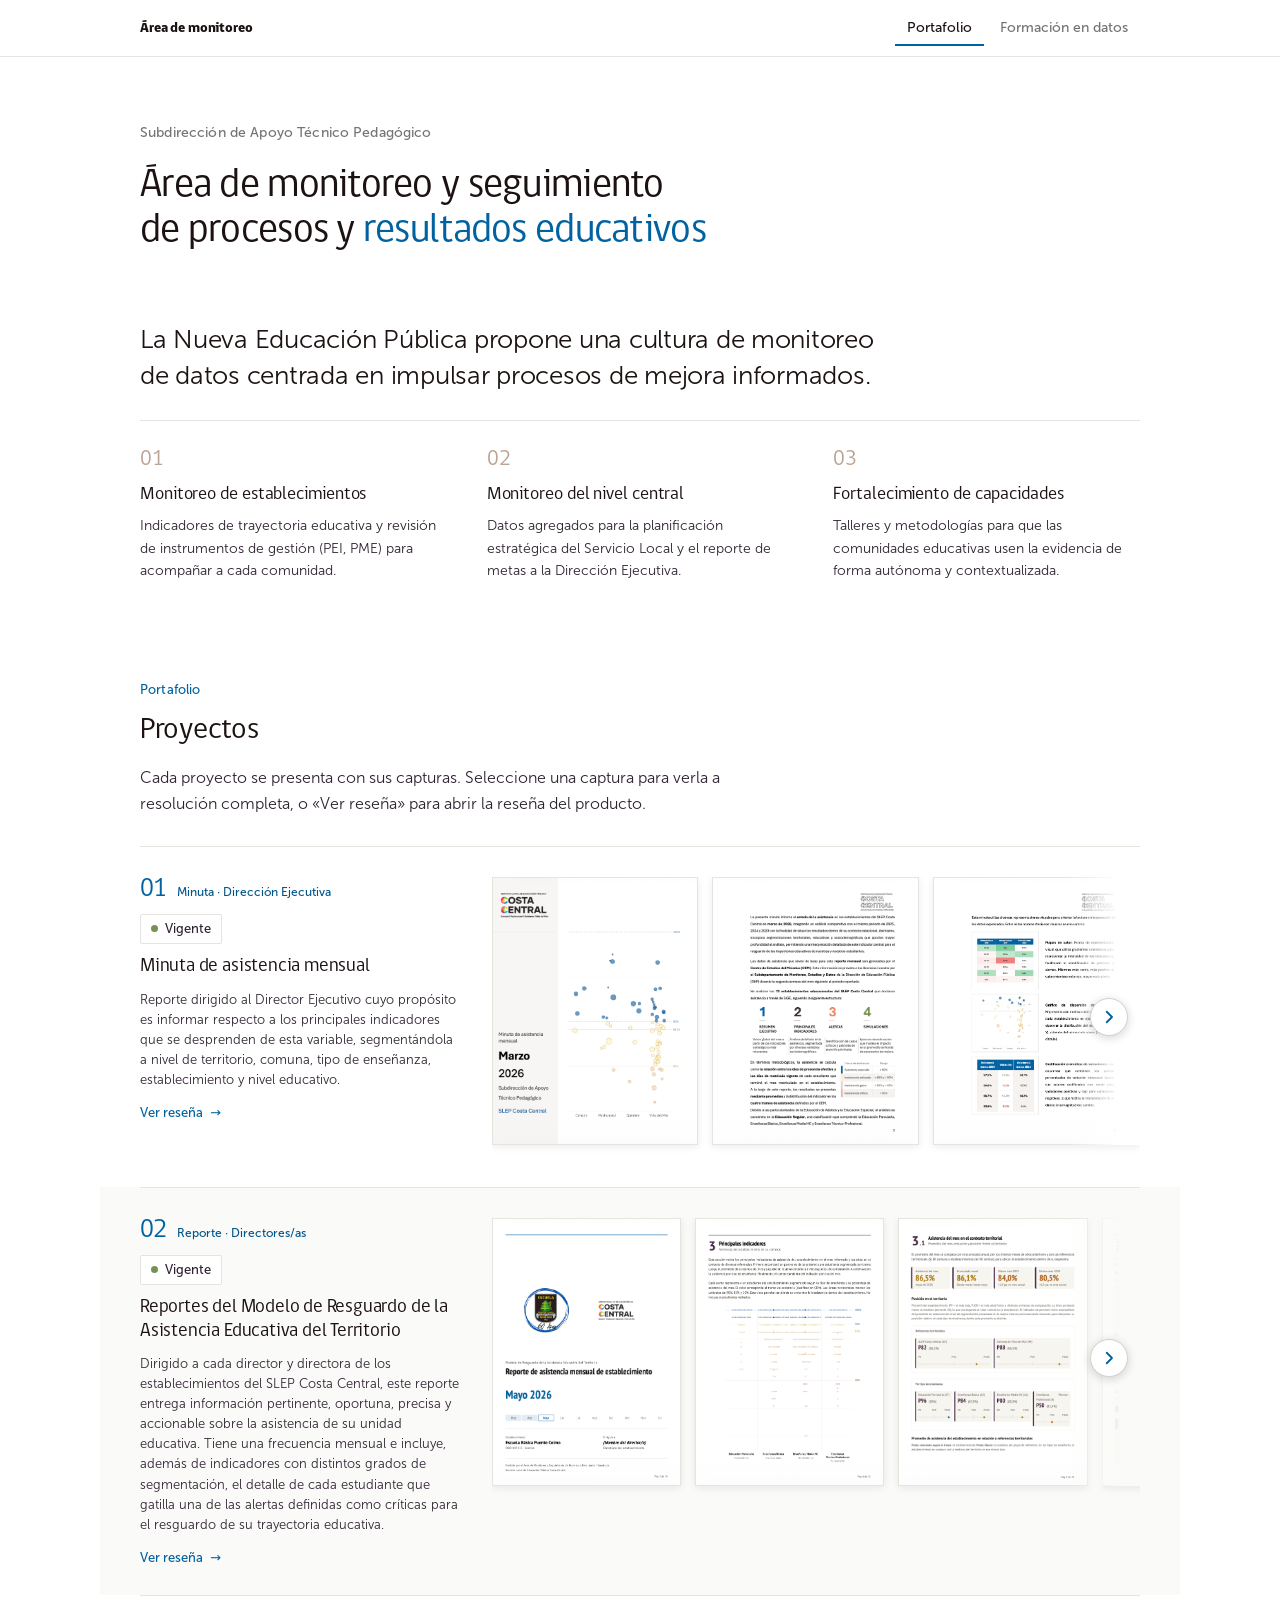
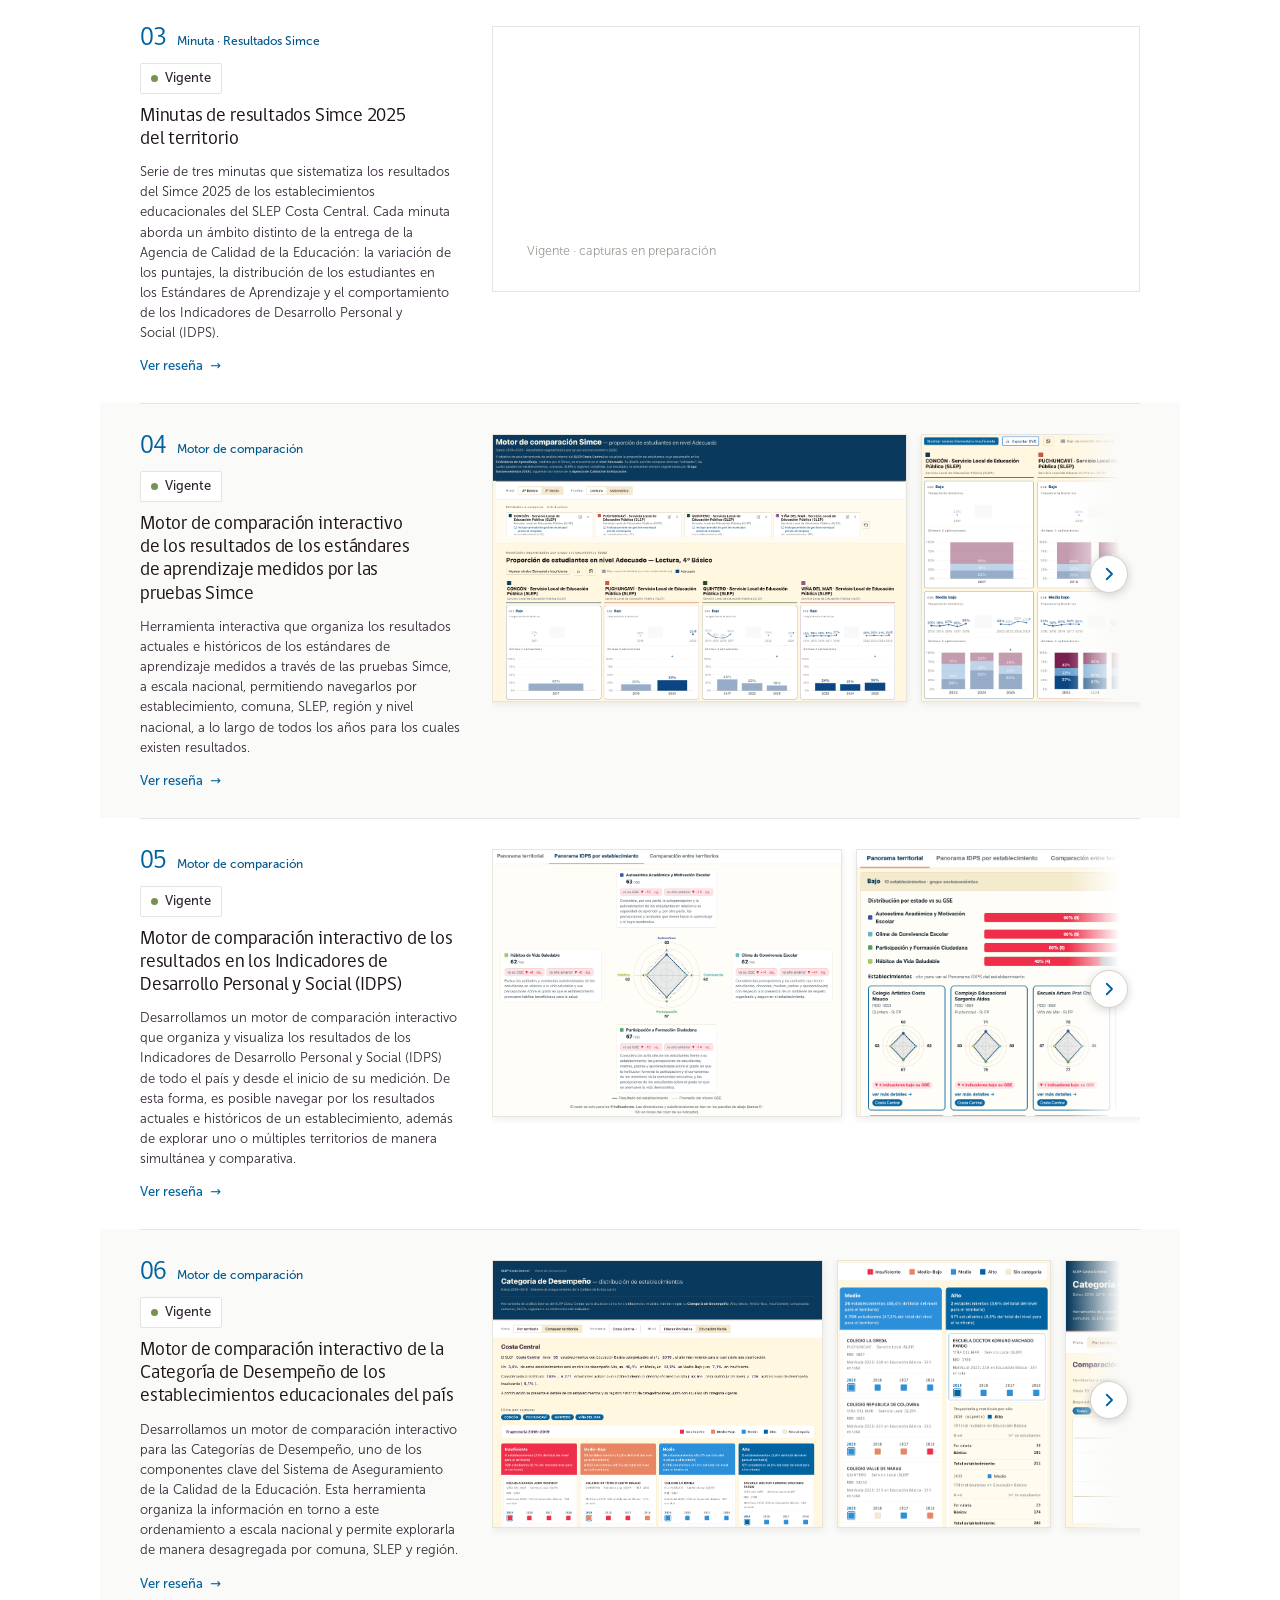
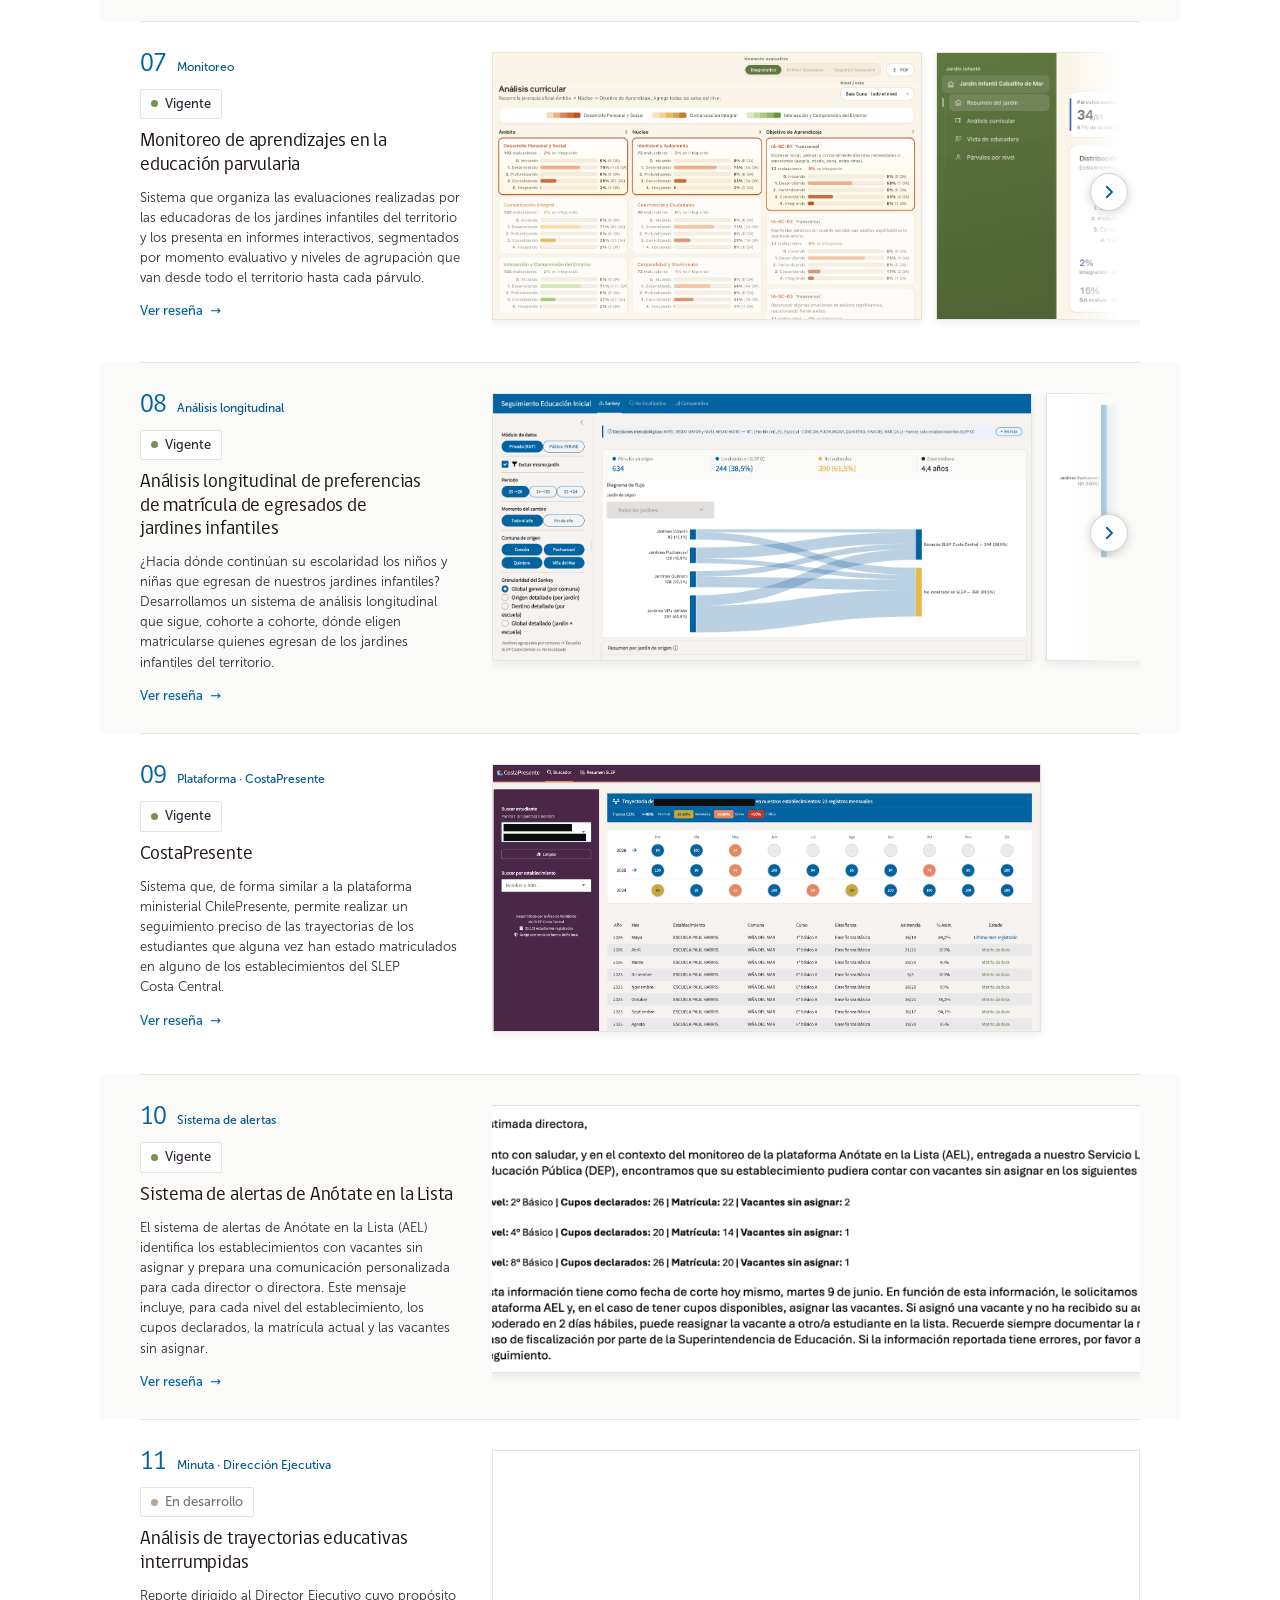
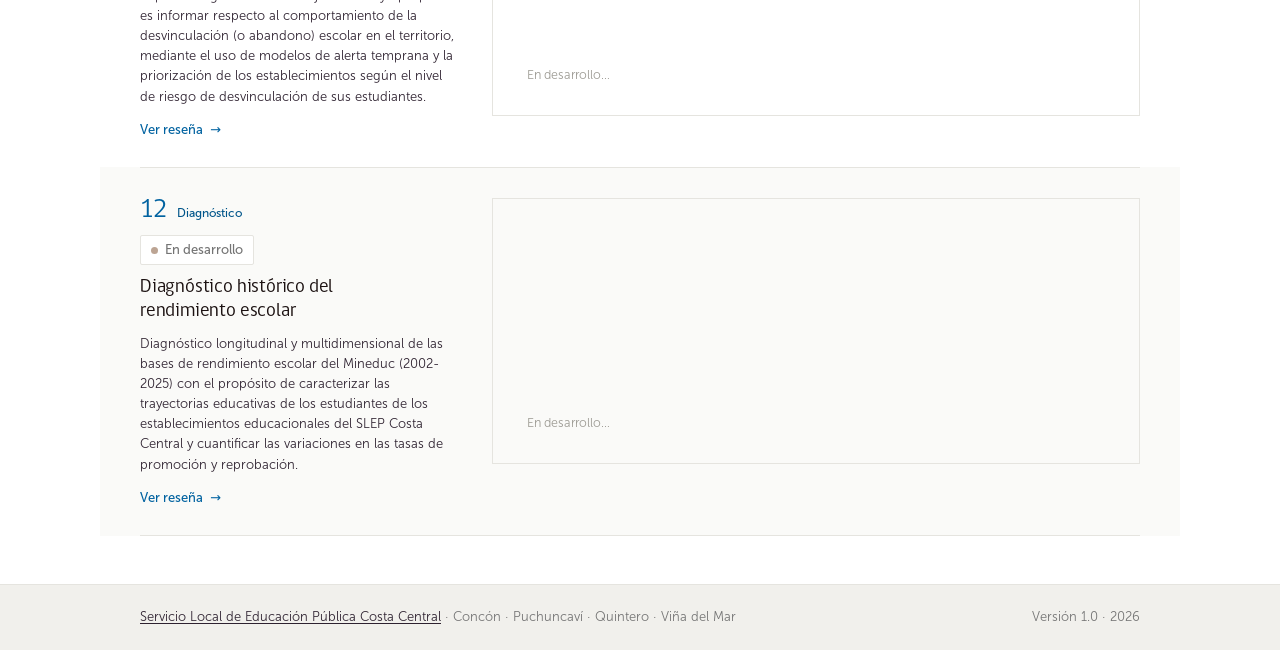
==== commit 1dbca465: "Agrega la barra de navegacion compartida entre las dos paginas" ====
--- a/docs/index.html
+++ b/docs/index.html
@@ -30,6 +30,17 @@
 <link rel="stylesheet" href="styles.css" />
 </head>
 <body data-variant="d2" data-density="comfortable">
+
+<!-- ====================== NAVEGACIÓN ====================== -->
+<nav class="topbar" aria-label="Secciones del sitio">
+  <div class="shell topbar-inner">
+    <a class="topbar-brand" href="index.html">Área de monitoreo</a>
+    <ul class="topbar-links">
+      <li><a href="index.html" aria-current="page">Portafolio</a></li>
+      <li><a href="formacion.html">Formación en datos</a></li>
+    </ul>
+  </div>
+</nav>
 
 <!-- ====================== HERO ====================== -->
 <section class="hero">
--- a/docs/styles.css
+++ b/docs/styles.css
@@ -79,6 +79,85 @@
 body[data-variant="d5"] .section-head { margin-left: auto; margin-right: auto; text-align: center; }
 body[data-variant="d5"] .eyebrow { justify-content: center; }
 
+/* ===========================================================
+   BARRA DE NAVEGACIÓN (compartida por index.html y formacion.html)
+   -----------------------------------------------------------
+   Mínima y adherida al borde superior. Existe porque el sitio pasó a
+   tener dos páginas: sin ella, la segunda es indescubrible. La página
+   activa se marca con aria-current="page" y no con una clase, para que
+   el estado sea el mismo para el lector de pantalla y para la vista.
+   =========================================================== */
+.topbar {
+  position: sticky;
+  top: 0;
+  z-index: 40;
+  background: color-mix(in srgb, var(--page-bg) 92%, transparent);
+  -webkit-backdrop-filter: saturate(180%) blur(8px);
+  backdrop-filter: saturate(180%) blur(8px);
+  border-bottom: 1px solid var(--line);
+}
+/* Sin color-mix (navegadores anteriores a 2023) el fondo queda opaco:
+   se pierde el velo, no la legibilidad. */
+@supports not (background: color-mix(in srgb, white 50%, transparent)) {
+  .topbar { background: var(--page-bg); }
+}
+
+.topbar-inner {
+  display: flex;
+  align-items: center;
+  justify-content: space-between;
+  gap: 24px;
+  min-height: 56px;
+}
+
+.topbar-brand {
+  font-family: var(--font-display);
+  font-weight: 900;
+  font-size: 14px;
+  letter-spacing: -0.01em;
+  color: var(--head);
+  text-decoration: none;
+  white-space: nowrap;
+}
+.topbar-brand:hover { color: var(--accent-active); }
+
+.topbar-links {
+  display: flex;
+  align-items: center;
+  gap: 4px;
+  margin: 0;
+  padding: 0;
+  list-style: none;
+}
+.topbar-links a {
+  display: block;
+  padding: 7px 12px;
+  font-size: 14px;
+  font-weight: 500;
+  color: var(--slate);
+  text-decoration: none;
+  border-radius: var(--radius-2);
+  transition: color 120ms ease, background 120ms ease;
+}
+.topbar-links a:hover { color: var(--ink); background: var(--cream-200); }
+.topbar-links a[aria-current="page"] {
+  color: var(--ink);
+  box-shadow: inset 0 -2px 0 var(--accent-active);
+  border-radius: 0;
+}
+.topbar-links a[aria-current="page"]:hover { background: transparent; }
+
+:where(.topbar a):focus-visible {
+  outline: 2px solid var(--accent-active);
+  outline-offset: 2px;
+}
+
+@media (max-width: 560px) {
+  .topbar-inner { min-height: 50px; gap: 12px; }
+  .topbar-brand { font-size: 13px; }
+  .topbar-links a { padding: 6px 9px; font-size: 13px; }
+}
+
 /* ---------- Shells / sections ---------- */
 .shell { max-width: 1080px; margin: 0 auto; padding: 0 40px; }
 @media (max-width: 720px){ .shell { padding: 0 22px; } }
@@ -259,20 +338,43 @@
 
 /* --- contenedor del pasador: aloja el indicador de desplazamiento --- */
 .pl-scroll { position: relative; min-width: 0; }
+.pl-scroll::after, .pl-scroll::before {
+  content: ""; position: absolute; top: 0; bottom: 12px; width: 72px;
+  pointer-events: none; opacity: 0; transition: opacity 140ms ease;
+}
 .pl-scroll::after {
-  content: ""; position: absolute; top: 0; right: 0; bottom: 12px; width: 72px;
-  pointer-events: none; opacity: 0; transition: opacity 140ms ease;
-  background: linear-gradient(to right, rgba(255,255,255,0) 0%, var(--pl-fade) 72%);
-}
-.pl-more {
-  position: absolute; top: 50%; right: 10px; transform: translateY(-50%);
-  width: 30px; height: 30px; display: flex; align-items: center; justify-content: center;
-  font-family: var(--font-body); font-size: 20px; line-height: 1; color: var(--ocean);
-  background: rgba(255,255,255,0.72); border: 1px solid var(--line);
-  border-radius: var(--radius-full); pointer-events: none;
-  opacity: 0; transition: opacity 140ms ease;
-}
-.pl-scroll.has-more::after, .pl-scroll.has-more .pl-more { opacity: 1; }
+  right: 0; background: linear-gradient(to right, rgba(255,255,255,0) 0%, var(--pl-fade) 72%);
+}
+.pl-scroll::before {
+  left: 0; z-index: 1; background: linear-gradient(to left, rgba(255,255,255,0) 0%, var(--pl-fade) 72%);
+}
+.pl-nav {
+  position: absolute; top: 50%; transform: translateY(-50%); z-index: 2;
+  width: 38px; height: 38px; padding: 0; display: flex; align-items: center; justify-content: center;
+  color: var(--ocean); background: var(--paper); border: 1px solid var(--line-strong);
+  border-radius: var(--radius-full); cursor: pointer;
+  box-shadow: 0 2px 10px rgba(28,18,18,0.18);
+  opacity: 0; visibility: hidden;
+  transition: opacity 140ms ease, background-color 140ms ease, color 140ms ease,
+              border-color 140ms ease, box-shadow 140ms ease, transform 140ms ease;
+}
+.pl-nav.next { right: 12px; }
+.pl-nav.prev { left: 12px; }
+/* Hover: opaco, invertido y con relieve. Nada de transparencia: el botón
+   se apoya sobre capturas de fondo impredecible. */
+.pl-nav:hover {
+  background: var(--ocean); color: var(--paper); border-color: var(--ocean);
+  box-shadow: 0 4px 16px rgba(28,18,18,0.30);
+  transform: translateY(-50%) scale(1.08);
+}
+.pl-nav:active {
+  background: var(--ocean-80); border-color: var(--ocean-80);
+  transform: translateY(-50%) scale(0.96);
+}
+.pl-nav:focus-visible { outline: 2px solid var(--ocean); outline-offset: 2px; }
+.pl-scroll.has-more::after, .pl-scroll.has-more .pl-nav.next { opacity: 1; }
+.pl-scroll.has-prev::before, .pl-scroll.has-prev .pl-nav.prev { opacity: 1; }
+.pl-scroll.has-more .pl-nav.next, .pl-scroll.has-prev .pl-nav.prev { visibility: visible; }
 
 /* --- pasador de capturas: altura normalizada, ancho natural --- */
 .pl-strip {
@@ -330,11 +432,15 @@
   .pl-link { min-height: 44px; align-items: center; }
   .pl-strip { margin: 0 -22px; padding: 0 22px 12px; }   /* sangra al borde de la pantalla */
   .pl-scroll::after { right: -22px; width: 52px; }
-  .pl-more { right: 0; width: 26px; height: 26px; font-size: 17px; }
+  .pl-scroll::before { left: -22px; width: 52px; }
+  .pl-nav { width: 32px; height: 32px; }
+  .pl-nav.next { right: 2px; }
+  .pl-nav.prev { left: 2px; }
 }
 
 @media (prefers-reduced-motion: reduce) {
-  .pl-shot, .pl-link .arrow, .pl-scroll::after, .pl-more { transition: none !important; }
+  .pl-shot, .pl-link .arrow, .pl-scroll::after, .pl-scroll::before, .pl-nav { transition: none !important; }
+  .pl-nav:hover, .pl-nav:active { transform: translateY(-50%); }
   .pl-strip { scroll-snap-type: none; }
 }
 
